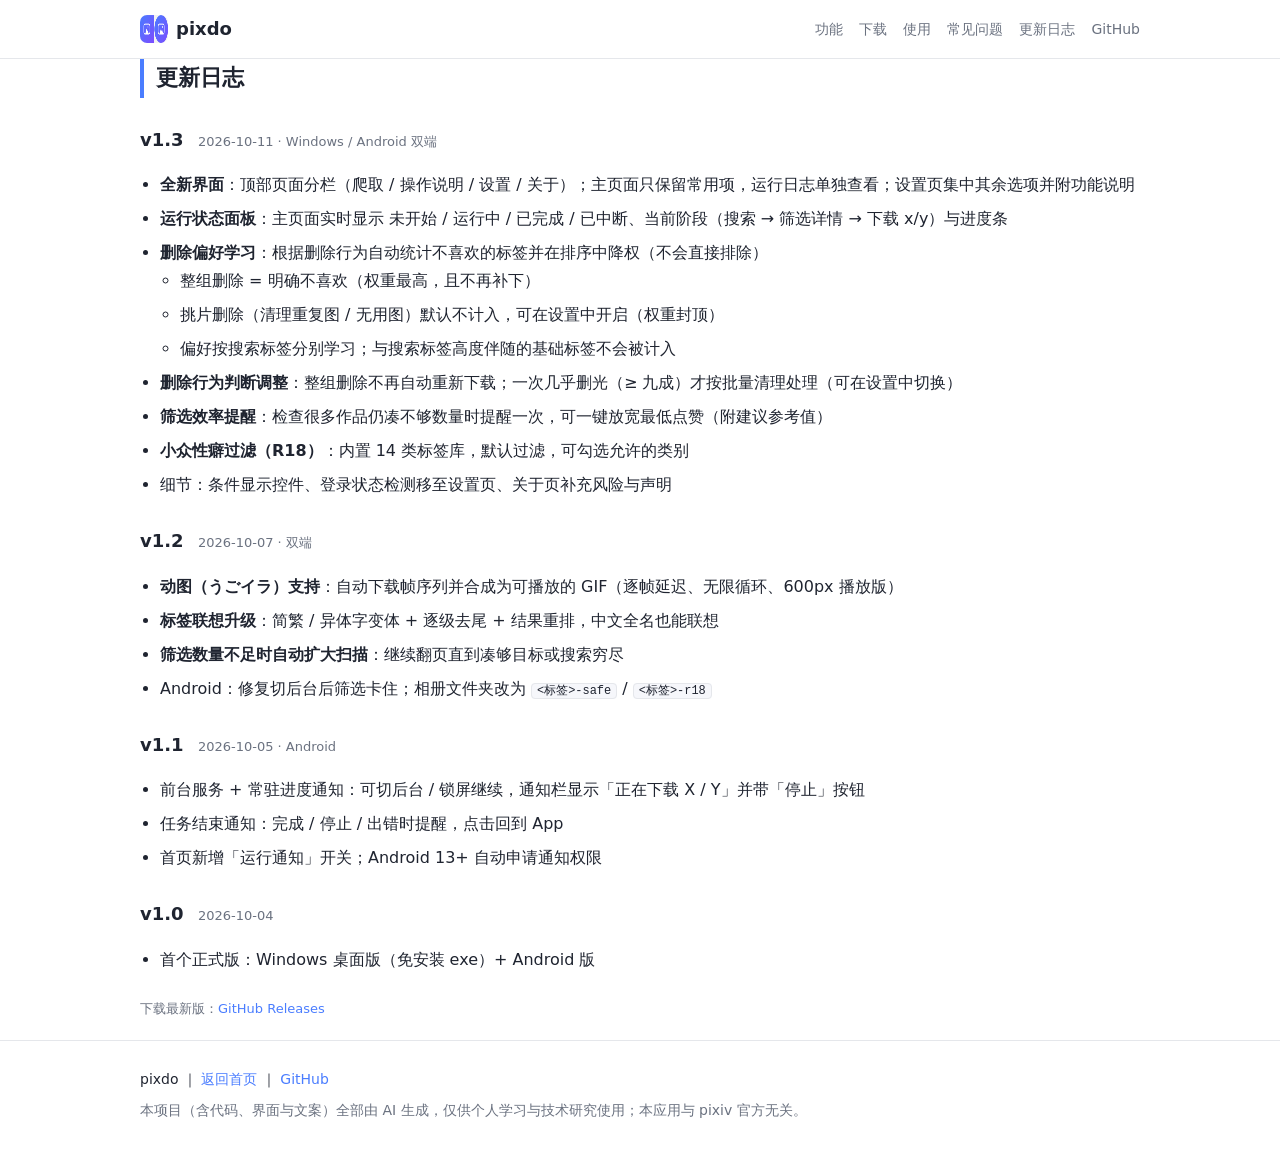
==== docs/changelog.html @ ec17ead2 "官网：新增 docs/ 静态站点（GitHub Pages） - docs/index.html：首页（功能特性 / 界面与体验 / 双端下载 / 使用步骤 / 常见问题 / 风险提示） - docs" ====
<!DOCTYPE html>
<html lang="zh-CN">
<head>
<meta charset="UTF-8">
<meta name="viewport" content="width=device-width, initial-scale=1">
<title>pixdo 更新日志 · v1.0 → v1.3</title>
<meta name="description" content="pixdo 更新日志：v1.3 全新界面与删除偏好学习、v1.2 动图与标签联想、v1.1 后台下载、v1.0 首个正式版。">
<link rel="icon" href="assets/icon.png">
<link rel="stylesheet" href="style.css">
</head>
<body>

<header class="nav">
  <div class="wrap nav-inner">
    <a class="brand" href="./">
      <img src="assets/icon.png" alt="pixdo 图标" width="28" height="28">
      <span>pixdo</span>
    </a>
    <nav>
      <a href="index.html#features">功能</a>
      <a href="index.html#download">下载</a>
      <a href="index.html#guide">使用</a>
      <a href="index.html#faq">常见问题</a>
      <a href="changelog.html">更新日志</a>
      <a href="https://github.com/mirith39-sjtu/pixdo" target="_blank" rel="noopener">GitHub</a>
    </nav>
  </div>
</header>

<section class="wrap log">
  <h2>更新日志</h2>

  <h3>v1.3 <span>2026-10-11 · Windows / Android 双端</span></h3>
  <ul>
    <li><b>全新界面</b>：顶部页面分栏（爬取 / 操作说明 / 设置 / 关于）；主页面只保留常用项，运行日志单独查看；设置页集中其余选项并附功能说明</li>
    <li><b>运行状态面板</b>：主页面实时显示 未开始 / 运行中 / 已完成 / 已中断、当前阶段（搜索 → 筛选详情 → 下载 x/y）与进度条</li>
    <li><b>删除偏好学习</b>：根据删除行为自动统计不喜欢的标签并在排序中降权（不会直接排除）
      <ul>
        <li>整组删除 = 明确不喜欢（权重最高，且不再补下）</li>
        <li>挑片删除（清理重复图 / 无用图）默认不计入，可在设置中开启（权重封顶）</li>
        <li>偏好按搜索标签分别学习；与搜索标签高度伴随的基础标签不会被计入</li>
      </ul>
    </li>
    <li><b>删除行为判断调整</b>：整组删除不再自动重新下载；一次几乎删光（≥ 九成）才按批量清理处理（可在设置中切换）</li>
    <li><b>筛选效率提醒</b>：检查很多作品仍凑不够数量时提醒一次，可一键放宽最低点赞（附建议参考值）</li>
    <li><b>小众性癖过滤（R18）</b>：内置 14 类标签库，默认过滤，可勾选允许的类别</li>
    <li>细节：条件显示控件、登录状态检测移至设置页、关于页补充风险与声明</li>
  </ul>

  <h3>v1.2 <span>2026-10-07 · 双端</span></h3>
  <ul>
    <li><b>动图（うごイラ）支持</b>：自动下载帧序列并合成为可播放的 GIF（逐帧延迟、无限循环、600px 播放版）</li>
    <li><b>标签联想升级</b>：简繁 / 异体字变体 + 逐级去尾 + 结果重排，中文全名也能联想</li>
    <li><b>筛选数量不足时自动扩大扫描</b>：继续翻页直到凑够目标或搜索穷尽</li>
    <li>Android：修复切后台后筛选卡住；相册文件夹改为 <code>&lt;标签&gt;-safe</code> / <code>&lt;标签&gt;-r18</code></li>
  </ul>

  <h3>v1.1 <span>2026-10-05 · Android</span></h3>
  <ul>
    <li>前台服务 + 常驻进度通知：可切后台 / 锁屏继续，通知栏显示「正在下载 X / Y」并带「停止」按钮</li>
    <li>任务结束通知：完成 / 停止 / 出错时提醒，点击回到 App</li>
    <li>首页新增「运行通知」开关；Android 13+ 自动申请通知权限</li>
  </ul>

  <h3>v1.0 <span>2026-10-04</span></h3>
  <ul>
    <li>首个正式版：Windows 桌面版（免安装 exe）+ Android 版</li>
  </ul>

  <p class="note" style="margin-top:24px">下载最新版：<a href="https://github.com/mirith39-sjtu/pixdo/releases/latest" target="_blank" rel="noopener">GitHub Releases</a></p>
</section>

<footer class="footer">
  <div class="wrap">
    <p>pixdo ｜ <a href="index.html">返回首页</a> ｜ <a href="https://github.com/mirith39-sjtu/pixdo" target="_blank" rel="noopener">GitHub</a></p>
    <p class="dim">本项目（含代码、界面与文案）全部由 AI 生成，仅供个人学习与技术研究使用；本应用与 pixiv 官方无关。</p>
  </div>
</footer>

</body>
</html>
---- docs/style.css ----
:root {
  --accent: #4a7dff;
  --accent2: #7c4dff;
  --text: #1f2430;
  --dim: #6b7280;
  --line: #e5e7eb;
  --bg: #ffffff;
  --soft: #f6f7fb;
  --warn-bg: #fff5f5;
  --warn-line: #f3b7b7;
}

* { box-sizing: border-box; }

body {
  margin: 0;
  font-family: "Microsoft YaHei UI", "PingFang SC", "Hiragino Sans GB", system-ui, sans-serif;
  color: var(--text);
  background: var(--bg);
  line-height: 1.75;
}

a { color: var(--accent); text-decoration: none; }
a:hover { text-decoration: underline; }

code {
  background: var(--soft);
  border: 1px solid var(--line);
  border-radius: 4px;
  padding: 0 5px;
  font-size: 0.92em;
}

.wrap { max-width: 1040px; margin: 0 auto; padding: 0 20px; }

/* 顶栏 */
.nav {
  position: sticky; top: 0; z-index: 10;
  background: rgba(255, 255, 255, 0.92);
  backdrop-filter: blur(8px);
  border-bottom: 1px solid var(--line);
}
.nav-inner { display: flex; align-items: center; gap: 18px; height: 58px; }
.brand { display: flex; align-items: center; gap: 8px; font-weight: 700; color: var(--text); font-size: 18px; }
.brand img { border-radius: 7px; }
.nav nav { margin-left: auto; display: flex; gap: 16px; flex-wrap: wrap; }
.nav nav a { color: var(--dim); font-size: 14px; }
.nav nav a:hover { color: var(--accent); }

/* 首屏 */
.hero {
  background: linear-gradient(135deg, var(--accent) 0%, var(--accent2) 100%);
  color: #fff;
  padding: 64px 0 56px;
}
.hero-inner { text-align: center; }
.hero-icon {
  width: 88px; height: 88px; border-radius: 22px;
  box-shadow: 0 10px 30px rgba(0, 0, 0, 0.22);
  background: rgba(255, 255, 255, 0.12);
}
.hero h1 { font-size: 46px; margin: 16px 0 6px; letter-spacing: 1px; }
.slogan { font-size: 17px; margin: 0 0 6px; opacity: 0.95; }
.tags { font-size: 13px; opacity: 0.85; margin: 0 0 22px; }
.btns { display: flex; gap: 12px; justify-content: center; flex-wrap: wrap; }
.btn {
  display: inline-block; padding: 10px 22px; border-radius: 999px;
  font-size: 15px; border: 1px solid transparent; transition: transform .12s ease;
}
.btn:hover { text-decoration: none; transform: translateY(-1px); }
.btn.primary { background: #fff; color: var(--accent2); font-weight: 600; }
.btn.ghost { border-color: rgba(255, 255, 255, 0.7); color: #fff; }
.dl .btn.primary { background: var(--accent); color: #fff; }
.hero .note { margin-top: 16px; font-size: 13px; opacity: 0.85; }

/* 区块 */
section { padding: 44px 0; }
section h2 {
  font-size: 22px; margin: 0 0 18px;
  padding-left: 12px; border-left: 4px solid var(--accent);
}
.grid { display: grid; grid-template-columns: repeat(3, 1fr); gap: 14px; }
.grid.two { grid-template-columns: repeat(2, 1fr); }
.card {
  border: 1px solid var(--line); border-radius: 12px; padding: 16px 18px;
  background: #fff;
}
.card h3 { margin: 0 0 6px; font-size: 16px; }
.card p { margin: 0; font-size: 14px; color: var(--dim); }
.card .file { color: var(--text); margin-bottom: 6px; }
.list { padding-left: 20px; }
.list li { margin-bottom: 6px; }
.note { color: var(--dim); font-size: 13px; }

/* FAQ */
details {
  border: 1px solid var(--line); border-radius: 10px;
  padding: 10px 14px; margin-bottom: 10px; background: #fff;
}
details summary { cursor: pointer; font-weight: 600; }
details p { margin: 8px 0 0; color: var(--dim); font-size: 14px; }

/* 风险提示 */
.risk {
  background: var(--warn-bg);
  border: 1px solid var(--warn-line);
  border-radius: 12px;
  padding: 18px 20px;
}
.risk h3 { margin: 0 0 8px; color: #b42318; }
.risk p { margin: 0 0 8px; font-size: 14px; }

/* 页脚 */
.footer { border-top: 1px solid var(--line); padding: 26px 0 40px; margin-top: 20px; }
.footer p { margin: 0 0 6px; font-size: 14px; }
.dim { color: var(--dim); font-size: 13px; }

/* 更新日志页 */
.log h3 { margin: 26px 0 8px; font-size: 18px; }
.log h3 span { font-size: 13px; color: var(--dim); font-weight: 400; margin-left: 8px; }
.log ul { padding-left: 20px; }
.log li { margin-bottom: 6px; }

@media (max-width: 860px) {
  .grid, .grid.two { grid-template-columns: 1fr; }
  .hero h1 { font-size: 36px; }
  .nav nav { gap: 12px; }
}
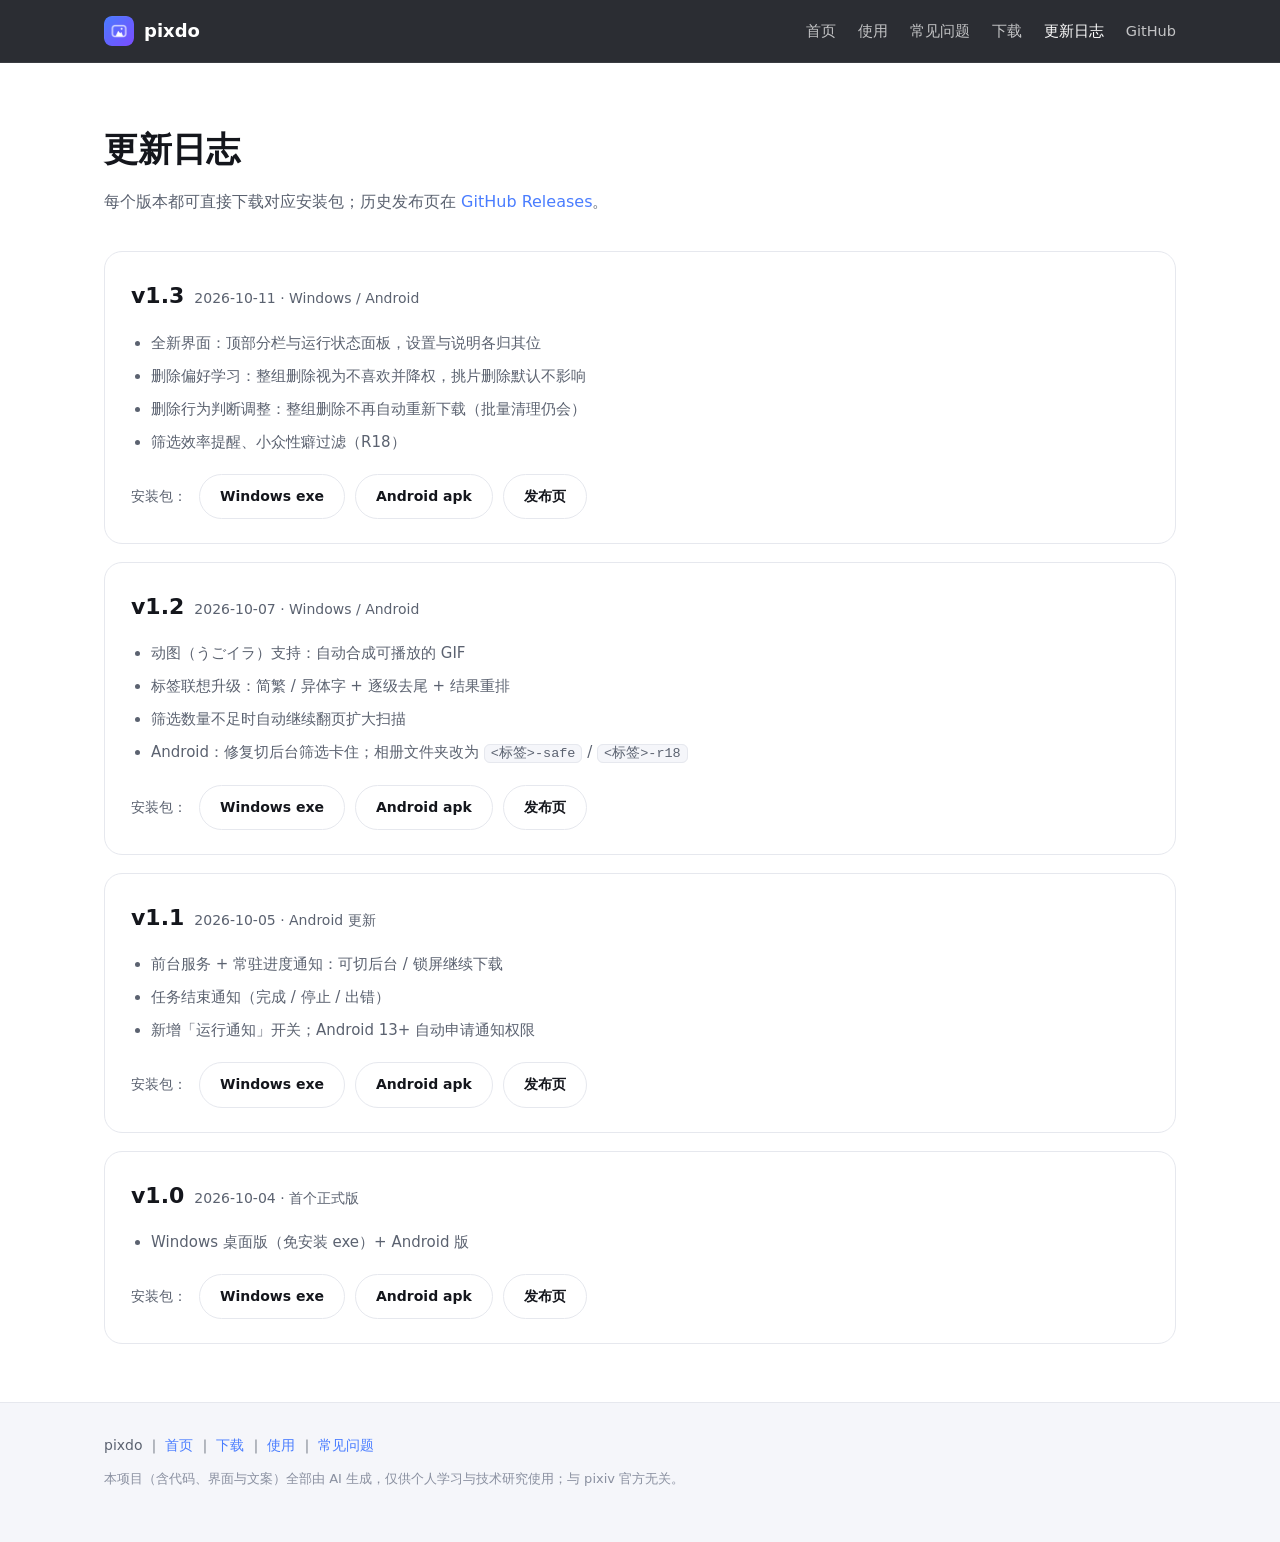
==== commit f99c825c: "site: redesign (multi-page, 4 feature screens, per-version packages, fixed icon)" ====
--- a/docs/changelog.html
+++ b/docs/changelog.html
@@ -3,77 +3,100 @@
 <head>
 <meta charset="UTF-8">
 <meta name="viewport" content="width=device-width, initial-scale=1">
-<title>pixdo 更新日志 · v1.0 → v1.3</title>
-<meta name="description" content="pixdo 更新日志：v1.3 全新界面与删除偏好学习、v1.2 动图与标签联想、v1.1 后台下载、v1.0 首个正式版。">
+<title>更新日志 · pixdo</title>
+<meta name="description" content="pixdo 更新日志：各版本更新内容与安装包下载（Windows / Android）。">
+<link rel="canonical" href="https://pixdo.top/changelog.html">
 <link rel="icon" href="assets/icon.png">
 <link rel="stylesheet" href="style.css">
 </head>
 <body>
 
 <header class="nav">
-  <div class="wrap nav-inner">
-    <a class="brand" href="./">
-      <img src="assets/icon.png" alt="pixdo 图标" width="28" height="28">
-      <span>pixdo</span>
-    </a>
+  <div class="nav-inner">
+    <a class="brand" href="index.html"><img src="assets/icon.png" alt="pixdo">pixdo</a>
     <nav>
-      <a href="index.html#features">功能</a>
-      <a href="index.html#download">下载</a>
-      <a href="index.html#guide">使用</a>
-      <a href="index.html#faq">常见问题</a>
-      <a href="changelog.html">更新日志</a>
+      <a href="index.html">首页</a>
+      <a href="usage.html">使用</a>
+      <a href="faq.html">常见问题</a>
+      <a href="download.html">下载</a>
+      <a class="on" href="changelog.html">更新日志</a>
       <a href="https://github.com/mirith39-sjtu/pixdo" target="_blank" rel="noopener">GitHub</a>
     </nav>
   </div>
 </header>
 
-<section class="wrap log">
-  <h2>更新日志</h2>
+<main class="page">
+  <div class="wrap">
+    <h1>更新日志</h1>
+    <p class="lead">每个版本都可直接下载对应安装包；历史发布页在 <a href="https://github.com/mirith39-sjtu/pixdo/releases" target="_blank" rel="noopener">GitHub Releases</a>。</p>
 
-  <h3>v1.3 <span>2026-10-11 · Windows / Android 双端</span></h3>
-  <ul>
-    <li><b>全新界面</b>：顶部页面分栏（爬取 / 操作说明 / 设置 / 关于）；主页面只保留常用项，运行日志单独查看；设置页集中其余选项并附功能说明</li>
-    <li><b>运行状态面板</b>：主页面实时显示 未开始 / 运行中 / 已完成 / 已中断、当前阶段（搜索 → 筛选详情 → 下载 x/y）与进度条</li>
-    <li><b>删除偏好学习</b>：根据删除行为自动统计不喜欢的标签并在排序中降权（不会直接排除）
+    <div class="release">
+      <h2>v1.3 <span>2026-10-11 · Windows / Android</span></h2>
       <ul>
-        <li>整组删除 = 明确不喜欢（权重最高，且不再补下）</li>
-        <li>挑片删除（清理重复图 / 无用图）默认不计入，可在设置中开启（权重封顶）</li>
-        <li>偏好按搜索标签分别学习；与搜索标签高度伴随的基础标签不会被计入</li>
+        <li>全新界面：顶部分栏与运行状态面板，设置与说明各归其位</li>
+        <li>删除偏好学习：整组删除视为不喜欢并降权，挑片删除默认不影响</li>
+        <li>删除行为判断调整：整组删除不再自动重新下载（批量清理仍会）</li>
+        <li>筛选效率提醒、小众性癖过滤（R18）</li>
       </ul>
-    </li>
-    <li><b>删除行为判断调整</b>：整组删除不再自动重新下载；一次几乎删光（≥ 九成）才按批量清理处理（可在设置中切换）</li>
-    <li><b>筛选效率提醒</b>：检查很多作品仍凑不够数量时提醒一次，可一键放宽最低点赞（附建议参考值）</li>
-    <li><b>小众性癖过滤（R18）</b>：内置 14 类标签库，默认过滤，可勾选允许的类别</li>
-    <li>细节：条件显示控件、登录状态检测移至设置页、关于页补充风险与声明</li>
-  </ul>
+      <div class="pkg">
+        <span class="lbl">安装包：</span>
+        <a class="btn btn-ghost btn-sm" href="https://github.com/mirith39-sjtu/pixdo/releases/download/v1.3/pixdo-v1.3.exe">Windows exe</a>
+        <a class="btn btn-ghost btn-sm" href="https://github.com/mirith39-sjtu/pixdo/releases/download/v1.3/pixdo-v1.3.apk">Android apk</a>
+        <a class="btn btn-ghost btn-sm" href="https://github.com/mirith39-sjtu/pixdo/releases/tag/v1.3" target="_blank" rel="noopener">发布页</a>
+      </div>
+    </div>
 
-  <h3>v1.2 <span>2026-10-07 · 双端</span></h3>
-  <ul>
-    <li><b>动图（うごイラ）支持</b>：自动下载帧序列并合成为可播放的 GIF（逐帧延迟、无限循环、600px 播放版）</li>
-    <li><b>标签联想升级</b>：简繁 / 异体字变体 + 逐级去尾 + 结果重排，中文全名也能联想</li>
-    <li><b>筛选数量不足时自动扩大扫描</b>：继续翻页直到凑够目标或搜索穷尽</li>
-    <li>Android：修复切后台后筛选卡住；相册文件夹改为 <code>&lt;标签&gt;-safe</code> / <code>&lt;标签&gt;-r18</code></li>
-  </ul>
+    <div class="release">
+      <h2>v1.2 <span>2026-10-07 · Windows / Android</span></h2>
+      <ul>
+        <li>动图（うごイラ）支持：自动合成可播放的 GIF</li>
+        <li>标签联想升级：简繁 / 异体字 + 逐级去尾 + 结果重排</li>
+        <li>筛选数量不足时自动继续翻页扩大扫描</li>
+        <li>Android：修复切后台筛选卡住；相册文件夹改为 <code>&lt;标签&gt;-safe</code> / <code>&lt;标签&gt;-r18</code></li>
+      </ul>
+      <div class="pkg">
+        <span class="lbl">安装包：</span>
+        <a class="btn btn-ghost btn-sm" href="https://github.com/mirith39-sjtu/pixdo/releases/download/v1.2/pixdo-v1.2.exe">Windows exe</a>
+        <a class="btn btn-ghost btn-sm" href="https://github.com/mirith39-sjtu/pixdo/releases/download/v1.2/pixdo-v1.2.apk">Android apk</a>
+        <a class="btn btn-ghost btn-sm" href="https://github.com/mirith39-sjtu/pixdo/releases/tag/v1.2" target="_blank" rel="noopener">发布页</a>
+      </div>
+    </div>
 
-  <h3>v1.1 <span>2026-10-05 · Android</span></h3>
-  <ul>
-    <li>前台服务 + 常驻进度通知：可切后台 / 锁屏继续，通知栏显示「正在下载 X / Y」并带「停止」按钮</li>
-    <li>任务结束通知：完成 / 停止 / 出错时提醒，点击回到 App</li>
-    <li>首页新增「运行通知」开关；Android 13+ 自动申请通知权限</li>
-  </ul>
+    <div class="release">
+      <h2>v1.1 <span>2026-10-05 · Android 更新</span></h2>
+      <ul>
+        <li>前台服务 + 常驻进度通知：可切后台 / 锁屏继续下载</li>
+        <li>任务结束通知（完成 / 停止 / 出错）</li>
+        <li>新增「运行通知」开关；Android 13+ 自动申请通知权限</li>
+      </ul>
+      <div class="pkg">
+        <span class="lbl">安装包：</span>
+        <a class="btn btn-ghost btn-sm" href="https://github.com/mirith39-sjtu/pixdo/releases/download/v1.1/pixdo-v1.1.exe">Windows exe</a>
+        <a class="btn btn-ghost btn-sm" href="https://github.com/mirith39-sjtu/pixdo/releases/download/v1.1/pixdo-v1.1.apk">Android apk</a>
+        <a class="btn btn-ghost btn-sm" href="https://github.com/mirith39-sjtu/pixdo/releases/tag/v1.1" target="_blank" rel="noopener">发布页</a>
+      </div>
+    </div>
 
-  <h3>v1.0 <span>2026-10-04</span></h3>
-  <ul>
-    <li>首个正式版：Windows 桌面版（免安装 exe）+ Android 版</li>
-  </ul>
+    <div class="release">
+      <h2>v1.0 <span>2026-10-04 · 首个正式版</span></h2>
+      <ul>
+        <li>Windows 桌面版（免安装 exe）+ Android 版</li>
+      </ul>
+      <div class="pkg">
+        <span class="lbl">安装包：</span>
+        <a class="btn btn-ghost btn-sm" href="https://github.com/mirith39-sjtu/pixdo/releases/download/v1.0/pixdo-v1.0.exe">Windows exe</a>
+        <a class="btn btn-ghost btn-sm" href="https://github.com/mirith39-sjtu/pixdo/releases/download/v1.0/pixdo-v1.0.apk">Android apk</a>
+        <a class="btn btn-ghost btn-sm" href="https://github.com/mirith39-sjtu/pixdo/releases/tag/v1.0" target="_blank" rel="noopener">发布页</a>
+      </div>
+    </div>
 
-  <p class="note" style="margin-top:24px">下载最新版：<a href="https://github.com/mirith39-sjtu/pixdo/releases/latest" target="_blank" rel="noopener">GitHub Releases</a></p>
-</section>
+  </div>
+</main>
 
 <footer class="footer">
   <div class="wrap">
-    <p>pixdo ｜ <a href="index.html">返回首页</a> ｜ <a href="https://github.com/mirith39-sjtu/pixdo" target="_blank" rel="noopener">GitHub</a></p>
-    <p class="dim">本项目（含代码、界面与文案）全部由 AI 生成，仅供个人学习与技术研究使用；本应用与 pixiv 官方无关。</p>
+    <p>pixdo ｜ <a href="index.html">首页</a> ｜ <a href="download.html">下载</a> ｜ <a href="usage.html">使用</a> ｜ <a href="faq.html">常见问题</a></p>
+    <p class="dim">本项目（含代码、界面与文案）全部由 AI 生成，仅供个人学习与技术研究使用；与 pixiv 官方无关。</p>
   </div>
 </footer>
 
--- a/docs/style.css
+++ b/docs/style.css
@@ -1,128 +1,193 @@
 :root {
-  --accent: #4a7dff;
-  --accent2: #7c4dff;
-  --text: #1f2430;
-  --dim: #6b7280;
-  --line: #e5e7eb;
+  --brand1: #4a7dff;
+  --brand2: #7c4dff;
+  --ink: #14161c;
+  --ink-soft: #5b6270;
+  --line: #e6e8ee;
   --bg: #ffffff;
-  --soft: #f6f7fb;
-  --warn-bg: #fff5f5;
-  --warn-line: #f3b7b7;
+  --bg-soft: #f5f6fa;
+  --dark: #0e1017;
+  --dark-soft: #171a24;
+  --radius: 18px;
 }
 
 * { box-sizing: border-box; }
 
+html { scroll-behavior: smooth; }
+
 body {
   margin: 0;
+  background: var(--bg);
+  color: var(--ink);
   font-family: "Microsoft YaHei UI", "PingFang SC", "Hiragino Sans GB", system-ui, sans-serif;
-  color: var(--text);
-  background: var(--bg);
-  line-height: 1.75;
+  line-height: 1.8;
+  -webkit-font-smoothing: antialiased;
 }
 
-a { color: var(--accent); text-decoration: none; }
+a { color: var(--brand1); text-decoration: none; }
 a:hover { text-decoration: underline; }
-
 code {
-  background: var(--soft);
+  background: var(--bg-soft);
   border: 1px solid var(--line);
-  border-radius: 4px;
-  padding: 0 5px;
-  font-size: 0.92em;
+  border-radius: 6px;
+  padding: 1px 6px;
+  font-size: .9em;
 }
 
-.wrap { max-width: 1040px; margin: 0 auto; padding: 0 20px; }
+/* 顶部导航 */
+.nav {
+  position: sticky; top: 0; z-index: 20;
+  background: rgba(14, 16, 23, .88);
+  backdrop-filter: blur(10px);
+  border-bottom: 1px solid rgba(255, 255, 255, .07);
+}
+.nav-inner {
+  max-width: 1120px; margin: 0 auto; padding: 0 24px;
+  height: 62px; display: flex; align-items: center; gap: 10px;
+}
+.brand { display: flex; align-items: center; gap: 10px; color: #fff; font-weight: 700; font-size: 18px; }
+.brand img { width: 30px; height: 30px; border-radius: 8px; }
+.nav nav { margin-left: auto; display: flex; gap: 22px; flex-wrap: wrap; }
+.nav nav a { color: rgba(255, 255, 255, .72); font-size: 14.5px; }
+.nav nav a:hover { color: #fff; text-decoration: none; }
+.nav nav a.on { color: #fff; }
 
-/* 顶栏 */
-.nav {
-  position: sticky; top: 0; z-index: 10;
-  background: rgba(255, 255, 255, 0.92);
-  backdrop-filter: blur(8px);
-  border-bottom: 1px solid var(--line);
-}
-.nav-inner { display: flex; align-items: center; gap: 18px; height: 58px; }
-.brand { display: flex; align-items: center; gap: 8px; font-weight: 700; color: var(--text); font-size: 18px; }
-.brand img { border-radius: 7px; }
-.nav nav { margin-left: auto; display: flex; gap: 16px; flex-wrap: wrap; }
-.nav nav a { color: var(--dim); font-size: 14px; }
-.nav nav a:hover { color: var(--accent); }
+.wrap { max-width: 1120px; margin: 0 auto; padding: 0 24px; }
 
 /* 首屏 */
 .hero {
-  background: linear-gradient(135deg, var(--accent) 0%, var(--accent2) 100%);
-  color: #fff;
-  padding: 64px 0 56px;
+  position: relative; overflow: hidden;
+  min-height: calc(100vh - 62px);
+  display: flex; align-items: center; justify-content: center;
+  background: var(--dark);
+  color: #fff; text-align: center;
 }
-.hero-inner { text-align: center; }
+.hero::before, .hero::after {
+  content: ""; position: absolute; border-radius: 50%; filter: blur(90px); opacity: .55;
+}
+.hero::before { width: 520px; height: 520px; background: var(--brand1); top: -160px; left: -120px; }
+.hero::after { width: 520px; height: 520px; background: var(--brand2); bottom: -200px; right: -120px; }
+.hero-inner { position: relative; z-index: 1; padding: 60px 24px; }
 .hero-icon {
-  width: 88px; height: 88px; border-radius: 22px;
-  box-shadow: 0 10px 30px rgba(0, 0, 0, 0.22);
-  background: rgba(255, 255, 255, 0.12);
+  width: 128px; height: 128px; border-radius: 30px;
+  box-shadow: 0 24px 60px rgba(74, 125, 255, .45);
 }
-.hero h1 { font-size: 46px; margin: 16px 0 6px; letter-spacing: 1px; }
-.slogan { font-size: 17px; margin: 0 0 6px; opacity: 0.95; }
-.tags { font-size: 13px; opacity: 0.85; margin: 0 0 22px; }
-.btns { display: flex; gap: 12px; justify-content: center; flex-wrap: wrap; }
+.hero h1 {
+  font-size: 66px; line-height: 1.1; margin: 26px 0 10px; letter-spacing: .5px;
+  background: linear-gradient(120deg, #fff 30%, #cfd8ff);
+  -webkit-background-clip: text; background-clip: text; color: transparent;
+}
+.hero .sub { font-size: 21px; color: rgba(255, 255, 255, .82); margin: 0 0 34px; }
+.hero .meta { margin-top: 18px; font-size: 13.5px; color: rgba(255, 255, 255, .5); }
+.scroll-hint {
+  position: absolute; bottom: 26px; left: 50%; transform: translateX(-50%);
+  font-size: 13px; color: rgba(255, 255, 255, .5); animation: float 2.2s ease-in-out infinite;
+}
+@keyframes float { 0%, 100% { transform: translate(-50%, 0); } 50% { transform: translate(-50%, 8px); } }
+
+/* 按钮 */
 .btn {
-  display: inline-block; padding: 10px 22px; border-radius: 999px;
-  font-size: 15px; border: 1px solid transparent; transition: transform .12s ease;
+  display: inline-flex; align-items: center; gap: 8px;
+  padding: 13px 34px; border-radius: 999px; font-size: 16px; font-weight: 600;
+  border: 1px solid transparent; transition: transform .15s ease, box-shadow .15s ease;
 }
-.btn:hover { text-decoration: none; transform: translateY(-1px); }
-.btn.primary { background: #fff; color: var(--accent2); font-weight: 600; }
-.btn.ghost { border-color: rgba(255, 255, 255, 0.7); color: #fff; }
-.dl .btn.primary { background: var(--accent); color: #fff; }
-.hero .note { margin-top: 16px; font-size: 13px; opacity: 0.85; }
+.btn:hover { text-decoration: none; transform: translateY(-2px); }
+.btn-primary {
+  background: linear-gradient(120deg, var(--brand1), var(--brand2));
+  color: #fff; box-shadow: 0 12px 30px rgba(74, 125, 255, .38);
+}
+.btn-ghost { border-color: var(--line); color: var(--ink); }
+.btn-ghost:hover { border-color: var(--brand1); color: var(--brand1); }
+.btn-sm { padding: 9px 20px; font-size: 14px; }
 
-/* 区块 */
-section { padding: 44px 0; }
-section h2 {
-  font-size: 22px; margin: 0 0 18px;
-  padding-left: 12px; border-left: 4px solid var(--accent);
+/* 功能大栏（每项一屏） */
+.feature {
+  min-height: 88vh; display: flex; align-items: center;
+  border-bottom: 1px solid var(--line);
 }
-.grid { display: grid; grid-template-columns: repeat(3, 1fr); gap: 14px; }
-.grid.two { grid-template-columns: repeat(2, 1fr); }
-.card {
-  border: 1px solid var(--line); border-radius: 12px; padding: 16px 18px;
-  background: #fff;
+.feature .wrap { width: 100%; }
+.feature-grid {
+  display: grid; grid-template-columns: 1.05fr .95fr; gap: 56px; align-items: center;
 }
-.card h3 { margin: 0 0 6px; font-size: 16px; }
-.card p { margin: 0; font-size: 14px; color: var(--dim); }
-.card .file { color: var(--text); margin-bottom: 6px; }
-.list { padding-left: 20px; }
-.list li { margin-bottom: 6px; }
-.note { color: var(--dim); font-size: 13px; }
+.feature-num {
+  font-size: 15px; font-weight: 700; letter-spacing: 3px; color: var(--brand1);
+}
+.feature h2 { font-size: 40px; margin: 10px 0 16px; letter-spacing: .5px; }
+.feature p { font-size: 17px; color: var(--ink-soft); margin: 0; max-width: 46ch; }
+.feature-visual {
+  aspect-ratio: 4 / 3; border-radius: 24px;
+  background: var(--bg-soft); border: 1px solid var(--line);
+  display: flex; align-items: center; justify-content: center;
+}
+.feature-visual svg { width: 42%; height: 42%; }
+.feature.dark { background: var(--dark); color: #fff; border-color: rgba(255, 255, 255, .08); }
+.feature.dark .feature-num { color: #8fa9ff; }
+.feature.dark p { color: rgba(255, 255, 255, .68); }
+.feature.dark .feature-visual {
+  background: var(--dark-soft); border-color: rgba(255, 255, 255, .1);
+}
+.feature.dark .feature-visual svg { stroke: #cfd8ff; }
+.feature-grid.flip .feature-visual { order: -1; }
 
-/* FAQ */
+/* 末尾下载栏 */
+.cta {
+  background: linear-gradient(120deg, var(--brand1), var(--brand2));
+  color: #fff; text-align: center; padding: 110px 24px;
+}
+.cta h2 { font-size: 38px; margin: 0 0 12px; }
+.cta p { color: rgba(255, 255, 255, .85); margin: 0 0 30px; }
+.cta .btn { background: #fff; color: #4a4dd8; box-shadow: 0 14px 34px rgba(0, 0, 0, .22); }
+
+/* 通用内容页 */
+.page { padding: 56px 0 40px; }
+.page h1 { font-size: 34px; margin: 0 0 8px; }
+.page .lead { color: var(--ink-soft); margin: 0 0 34px; }
+.block { border: 1px solid var(--line); border-radius: var(--radius); padding: 24px 26px; background: #fff; }
+.block + .block { margin-top: 18px; }
+.block h2 { font-size: 20px; margin: 0 0 10px; }
+.block p { margin: 0; color: var(--ink-soft); font-size: 15px; }
+.grid2 { display: grid; grid-template-columns: 1fr 1fr; gap: 18px; }
+.dl-card h3 { margin: 0 0 4px; font-size: 19px; }
+.dl-card .file { color: var(--ink); font-size: 14px; margin: 0 0 4px; }
+.dl-card .hint { color: var(--ink-soft); font-size: 14px; margin: 0 0 18px; }
+.actions { display: flex; gap: 10px; flex-wrap: wrap; }
+ol.steps { margin: 10px 0 0; padding-left: 20px; color: var(--ink-soft); }
+ol.steps li { margin-bottom: 6px; }
 details {
-  border: 1px solid var(--line); border-radius: 10px;
-  padding: 10px 14px; margin-bottom: 10px; background: #fff;
+  border: 1px solid var(--line); border-radius: 14px; padding: 12px 18px; margin-bottom: 12px; background: #fff;
 }
 details summary { cursor: pointer; font-weight: 600; }
-details p { margin: 8px 0 0; color: var(--dim); font-size: 14px; }
+details p { margin: 10px 0 2px; color: var(--ink-soft); font-size: 15px; }
+.tip { color: var(--ink-soft); font-size: 14px; }
 
-/* 风险提示 */
-.risk {
-  background: var(--warn-bg);
-  border: 1px solid var(--warn-line);
-  border-radius: 12px;
-  padding: 18px 20px;
-}
-.risk h3 { margin: 0 0 8px; color: #b42318; }
-.risk p { margin: 0 0 8px; font-size: 14px; }
+/* 更新日志 */
+.release { border: 1px solid var(--line); border-radius: var(--radius); padding: 24px 26px; background: #fff; margin-bottom: 18px; }
+.release h2 { margin: 0; font-size: 22px; display: flex; align-items: baseline; gap: 10px; flex-wrap: wrap; }
+.release h2 span { font-size: 14px; font-weight: 400; color: var(--ink-soft); }
+.release ul { margin: 14px 0 18px; padding-left: 20px; color: var(--ink-soft); font-size: 15px; }
+.release ul li { margin-bottom: 6px; }
+.pkg { display: flex; gap: 10px; flex-wrap: wrap; align-items: center; }
+.pkg .lbl { font-size: 14px; color: var(--ink-soft); margin-right: 2px; }
 
 /* 页脚 */
-.footer { border-top: 1px solid var(--line); padding: 26px 0 40px; margin-top: 20px; }
-.footer p { margin: 0 0 6px; font-size: 14px; }
-.dim { color: var(--dim); font-size: 13px; }
+.footer { border-top: 1px solid var(--line); background: var(--bg-soft); padding: 30px 0 44px; }
+.footer p { margin: 0 0 8px; font-size: 14px; color: var(--ink-soft); }
+.footer .dim { font-size: 13px; color: #8a90a0; }
 
-/* 更新日志页 */
-.log h3 { margin: 26px 0 8px; font-size: 18px; }
-.log h3 span { font-size: 13px; color: var(--dim); font-weight: 400; margin-left: 8px; }
-.log ul { padding-left: 20px; }
-.log li { margin-bottom: 6px; }
+.risk {
+  background: #fff5f5; border: 1px solid #f3c6c6; border-radius: var(--radius);
+  padding: 18px 22px; color: #8a2b2b; font-size: 14.5px;
+}
+.risk b { color: #b42318; }
 
-@media (max-width: 860px) {
-  .grid, .grid.two { grid-template-columns: 1fr; }
-  .hero h1 { font-size: 36px; }
-  .nav nav { gap: 12px; }
+@media (max-width: 900px) {
+  .hero h1 { font-size: 46px; }
+  .hero .sub { font-size: 18px; }
+  .feature { min-height: 0; padding: 64px 0; }
+  .feature-grid { grid-template-columns: 1fr; gap: 28px; }
+  .feature-grid.flip .feature-visual { order: 0; }
+  .feature h2 { font-size: 28px; }
+  .grid2 { grid-template-columns: 1fr; }
+  .nav nav { gap: 14px; }
+  .nav nav a { font-size: 13.5px; }
 }
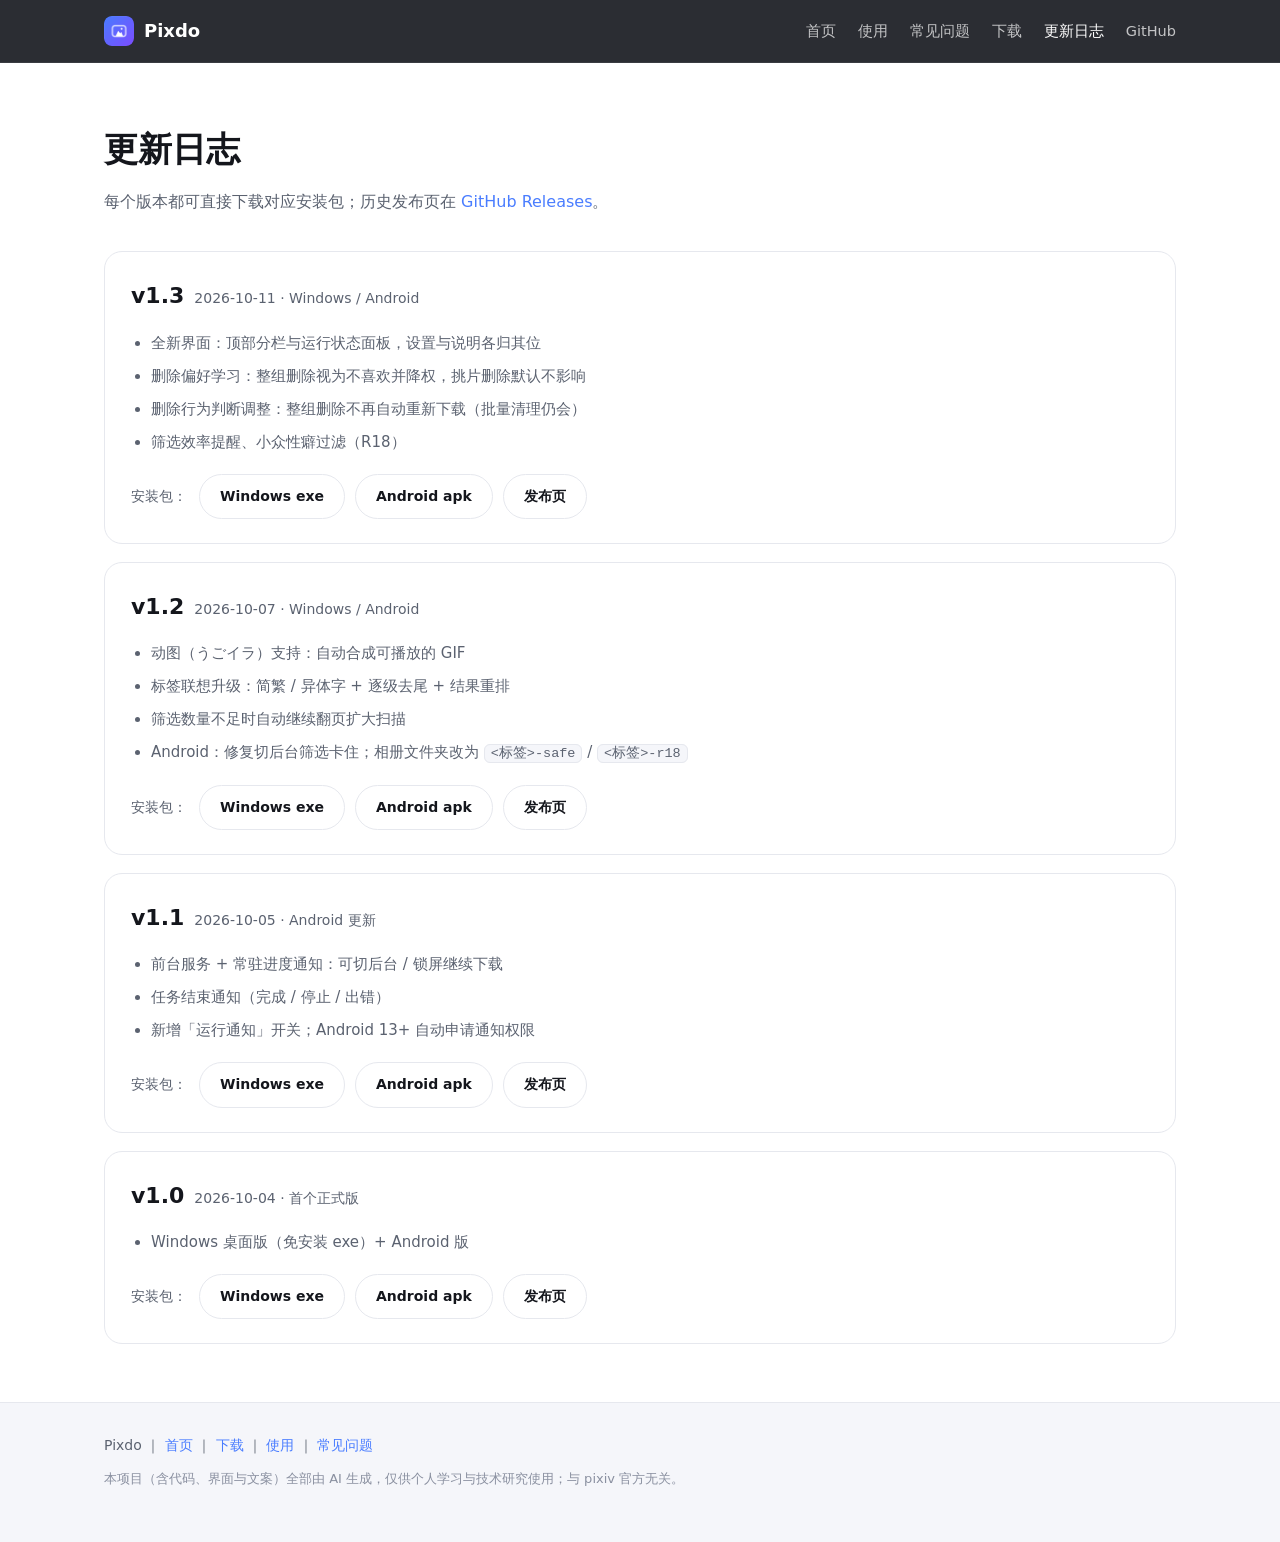
==== commit 042c629c: "site: compact sections, fix card alignment, AI-filter FAQ, brand Pixdo" ====
--- a/docs/changelog.html
+++ b/docs/changelog.html
@@ -3,8 +3,8 @@
 <head>
 <meta charset="UTF-8">
 <meta name="viewport" content="width=device-width, initial-scale=1">
-<title>更新日志 · pixdo</title>
-<meta name="description" content="pixdo 更新日志：各版本更新内容与安装包下载（Windows / Android）。">
+<title>更新日志 · Pixdo</title>
+<meta name="description" content="Pixdo 更新日志：各版本更新内容与安装包下载（Windows / Android）。">
 <link rel="canonical" href="https://pixdo.top/changelog.html">
 <link rel="icon" href="assets/icon.png">
 <link rel="stylesheet" href="style.css">
@@ -13,7 +13,7 @@
 
 <header class="nav">
   <div class="nav-inner">
-    <a class="brand" href="index.html"><img src="assets/icon.png" alt="pixdo">pixdo</a>
+    <a class="brand" href="index.html"><img src="assets/icon.png" alt="Pixdo">Pixdo</a>
     <nav>
       <a href="index.html">首页</a>
       <a href="usage.html">使用</a>
@@ -95,7 +95,7 @@
 
 <footer class="footer">
   <div class="wrap">
-    <p>pixdo ｜ <a href="index.html">首页</a> ｜ <a href="download.html">下载</a> ｜ <a href="usage.html">使用</a> ｜ <a href="faq.html">常见问题</a></p>
+    <p>Pixdo ｜ <a href="index.html">首页</a> ｜ <a href="download.html">下载</a> ｜ <a href="usage.html">使用</a> ｜ <a href="faq.html">常见问题</a></p>
     <p class="dim">本项目（含代码、界面与文案）全部由 AI 生成，仅供个人学习与技术研究使用；与 pixiv 官方无关。</p>
   </div>
 </footer>
--- a/docs/style.css
+++ b/docs/style.css
@@ -57,8 +57,7 @@
 /* 首屏 */
 .hero {
   position: relative; overflow: hidden;
-  min-height: calc(100vh - 62px);
-  display: flex; align-items: center; justify-content: center;
+  padding: 96px 0 104px;
   background: var(--dark);
   color: #fff; text-align: center;
 }
@@ -79,11 +78,6 @@
 }
 .hero .sub { font-size: 21px; color: rgba(255, 255, 255, .82); margin: 0 0 34px; }
 .hero .meta { margin-top: 18px; font-size: 13.5px; color: rgba(255, 255, 255, .5); }
-.scroll-hint {
-  position: absolute; bottom: 26px; left: 50%; transform: translateX(-50%);
-  font-size: 13px; color: rgba(255, 255, 255, .5); animation: float 2.2s ease-in-out infinite;
-}
-@keyframes float { 0%, 100% { transform: translate(-50%, 0); } 50% { transform: translate(-50%, 8px); } }
 
 /* 按钮 */
 .btn {
@@ -100,9 +94,9 @@
 .btn-ghost:hover { border-color: var(--brand1); color: var(--brand1); }
 .btn-sm { padding: 9px 20px; font-size: 14px; }
 
-/* 功能大栏（每项一屏） */
+/* 功能大栏 */
 .feature {
-  min-height: 88vh; display: flex; align-items: center;
+  padding: 84px 0;
   border-bottom: 1px solid var(--line);
 }
 .feature .wrap { width: 100%; }
@@ -144,9 +138,13 @@
 .page .lead { color: var(--ink-soft); margin: 0 0 34px; }
 .block { border: 1px solid var(--line); border-radius: var(--radius); padding: 24px 26px; background: #fff; }
 .block + .block { margin-top: 18px; }
+.grid2 + .block { margin-top: 18px; }
 .block h2 { font-size: 20px; margin: 0 0 10px; }
 .block p { margin: 0; color: var(--ink-soft); font-size: 15px; }
-.grid2 { display: grid; grid-template-columns: 1fr 1fr; gap: 18px; }
+.grid2 { display: grid; grid-template-columns: 1fr 1fr; gap: 18px; align-items: stretch; }
+.grid2 > .block + .block { margin-top: 0; }
+.dl-card { display: flex; flex-direction: column; }
+.dl-card .actions { margin-top: auto; }
 .dl-card h3 { margin: 0 0 4px; font-size: 19px; }
 .dl-card .file { color: var(--ink); font-size: 14px; margin: 0 0 4px; }
 .dl-card .hint { color: var(--ink-soft); font-size: 14px; margin: 0 0 18px; }
@@ -181,9 +179,10 @@
 .risk b { color: #b42318; }
 
 @media (max-width: 900px) {
+  .hero { padding: 64px 0 72px; }
   .hero h1 { font-size: 46px; }
   .hero .sub { font-size: 18px; }
-  .feature { min-height: 0; padding: 64px 0; }
+  .feature { padding: 56px 0; }
   .feature-grid { grid-template-columns: 1fr; gap: 28px; }
   .feature-grid.flip .feature-visual { order: 0; }
   .feature h2 { font-size: 28px; }
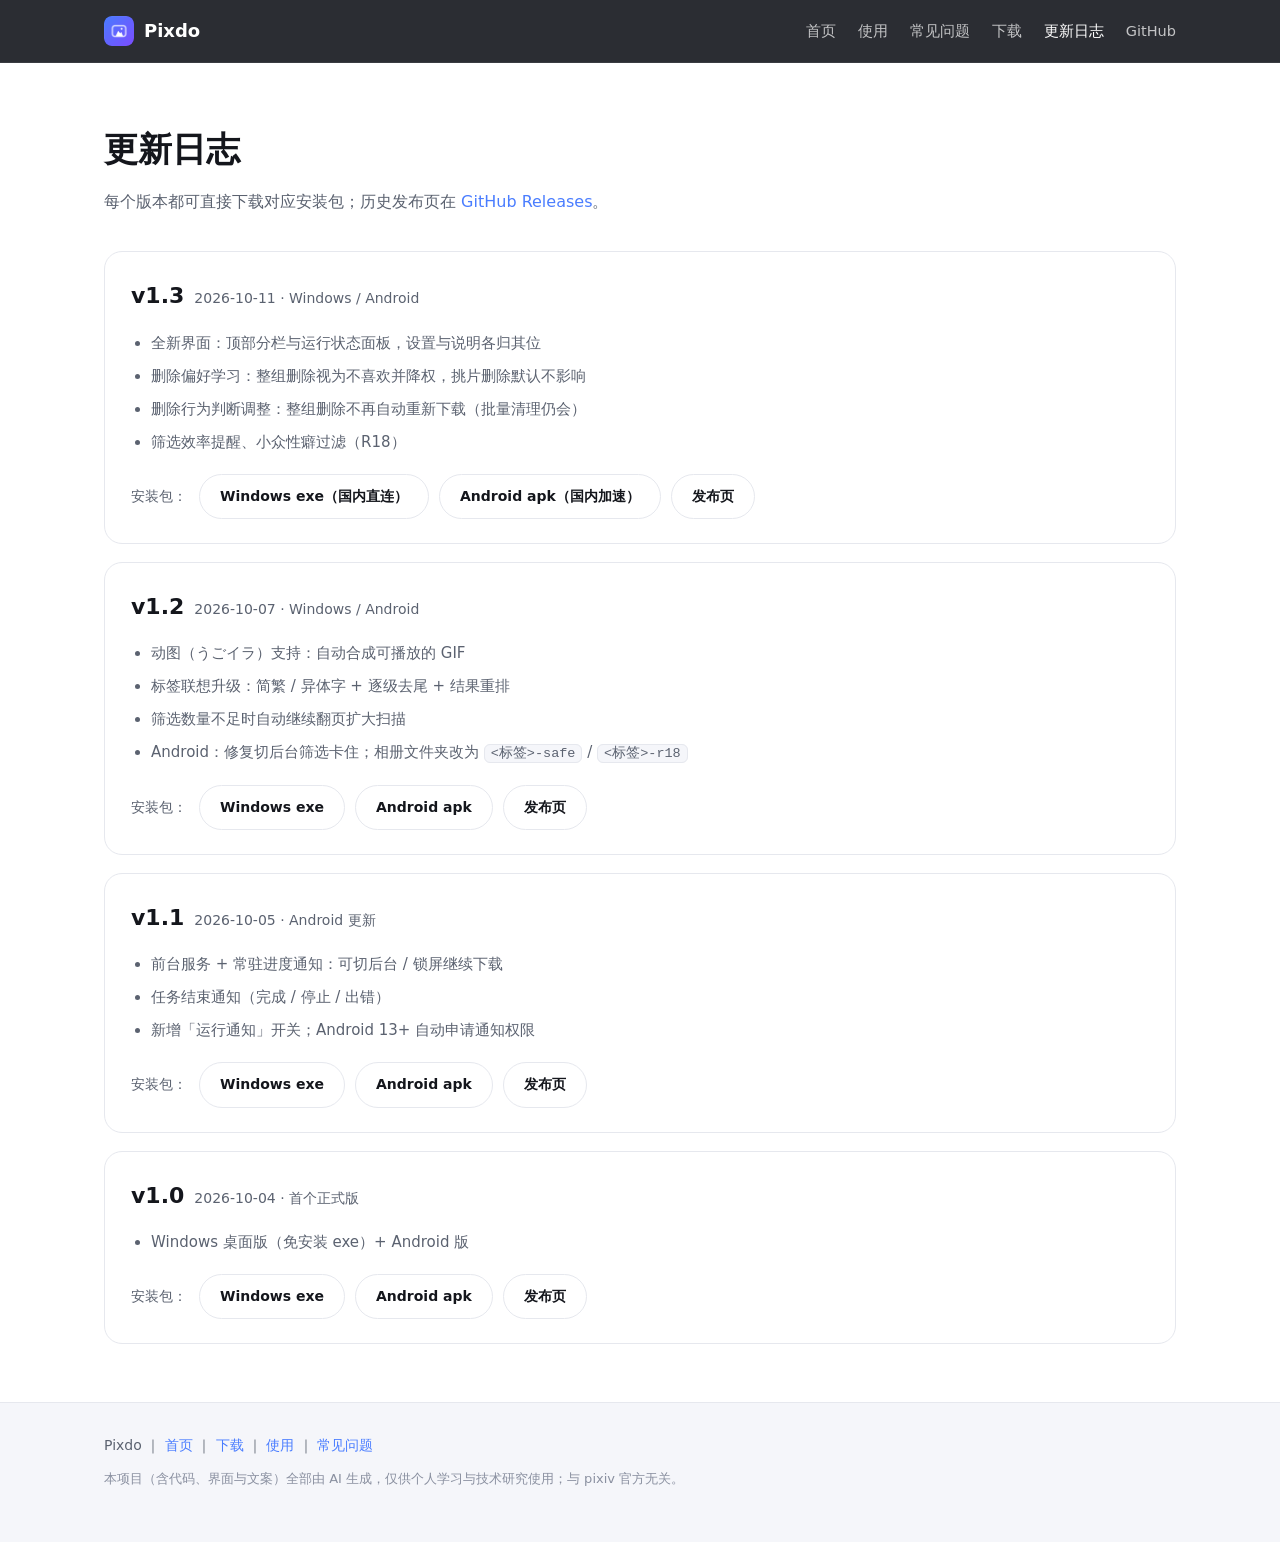
==== commit ce32191f: "pixdo 官网/README：Windows 安装包改用阿里云 OSS 国内直连（apk 因 OSS 限制走 GitHub 加速）" ====
--- a/docs/changelog.html
+++ b/docs/changelog.html
@@ -8,6 +8,7 @@
 <link rel="canonical" href="https://pixdo.top/changelog.html">
 <link rel="icon" href="assets/icon.png">
 <link rel="stylesheet" href="style.css">
+<noscript><style>.nav nav{display:flex !important;flex-wrap:wrap}.nav-toggle{display:none !important}.nav-inner{height:auto;flex-wrap:wrap;padding:9px 16px;gap:6px 14px}</style></noscript>
 </head>
 <body>
 
@@ -22,8 +23,30 @@
       <a class="on" href="changelog.html">更新日志</a>
       <a href="https://github.com/mirith39-sjtu/pixdo" target="_blank" rel="noopener">GitHub</a>
     </nav>
+    <button class="nav-toggle" type="button" aria-label="打开导航菜单" aria-expanded="false" aria-controls="site-drawer">
+      <span></span><span></span><span></span>
+    </button>
   </div>
 </header>
+
+<!-- 移动端侧边导航（仅窄屏显示） -->
+<div class="drawer-scrim" id="drawer-scrim"></div>
+<aside class="drawer" id="site-drawer" aria-label="站点导航" aria-hidden="true">
+  <div class="drawer-head">
+    <span class="drawer-title">导航</span>
+    <button class="drawer-close" type="button" data-drawer-close aria-label="关闭菜单">✕</button>
+  </div>
+  <nav>
+    <a href="index.html">首页</a>
+    <a href="usage.html">使用</a>
+    <a href="faq.html">常见问题</a>
+    <a href="download.html">下载</a>
+    <a class="on" href="changelog.html">更新日志</a>
+    <a href="https://github.com/mirith39-sjtu/pixdo" target="_blank" rel="noopener">GitHub</a>
+  </nav>
+  <div class="drawer-cta"><a class="btn btn-primary btn-sm" href="download.html">下载 Pixdo</a></div>
+  <div class="drawer-foot">Pixdo · 更好用的 Pixiv 下载器<br>Windows · Android ｜ 当前版本 v1.3</div>
+</aside>
 
 <main class="page">
   <div class="wrap">
@@ -40,8 +63,8 @@
       </ul>
       <div class="pkg">
         <span class="lbl">安装包：</span>
-        <a class="btn btn-ghost btn-sm" href="https://github.com/mirith39-sjtu/pixdo/releases/download/v1.3/pixdo-v1.3.exe">Windows exe</a>
-        <a class="btn btn-ghost btn-sm" href="https://github.com/mirith39-sjtu/pixdo/releases/download/v1.3/pixdo-v1.3.apk">Android apk</a>
+        <a class="btn btn-ghost btn-sm" href="https://pixdo-download.oss-cn-hangzhou.aliyuncs.com/pixdo-v1.3.exe">Windows exe（国内直连）</a>
+        <a class="btn btn-ghost btn-sm" href="https://gh-proxy.com/https://github.com/mirith39-sjtu/pixdo/releases/download/v1.3/pixdo-v1.3.apk">Android apk（国内加速）</a>
         <a class="btn btn-ghost btn-sm" href="https://github.com/mirith39-sjtu/pixdo/releases/tag/v1.3" target="_blank" rel="noopener">发布页</a>
       </div>
     </div>
@@ -100,5 +123,6 @@
   </div>
 </footer>
 
+<script src="site.js" defer></script>
 </body>
 </html>
--- a/docs/style.css
+++ b/docs/style.css
@@ -13,7 +13,9 @@
 
 * { box-sizing: border-box; }
 
-html { scroll-behavior: smooth; }
+html { scroll-behavior: smooth; overflow-x: clip; }
+
+[hidden] { display: none !important; }
 
 body {
   margin: 0;
@@ -32,6 +34,7 @@
   border-radius: 6px;
   padding: 1px 6px;
   font-size: .9em;
+  overflow-wrap: anywhere;
 }
 
 /* 顶部导航 */
@@ -52,6 +55,78 @@
 .nav nav a:hover { color: #fff; text-decoration: none; }
 .nav nav a.on { color: #fff; }
 
+/* 移动端菜单按钮（宽屏隐藏） */
+.nav-toggle {
+  display: none;
+  margin-left: auto;
+  width: 42px; height: 42px; padding: 0;
+  border: 1px solid rgba(255, 255, 255, .18); border-radius: 12px;
+  background: rgba(255, 255, 255, .06); color: #fff;
+  flex-direction: column; align-items: center; justify-content: center; gap: 4px;
+  cursor: pointer;
+}
+.nav-toggle span { display: block; width: 18px; height: 2px; border-radius: 2px; background: #fff; }
+
+/* 侧边抽屉导航（仅窄屏显示） */
+.drawer-scrim {
+  position: fixed; inset: 0; z-index: 40;
+  background: rgba(6, 8, 14, .55);
+  opacity: 0; visibility: hidden;
+  transition: opacity .25s ease, visibility .25s ease;
+}
+body.nav-open .drawer-scrim { opacity: 1; visibility: visible; }
+.drawer {
+  position: fixed; top: 0; right: 0; z-index: 50;
+  width: min(84vw, 320px); height: 100%;
+  display: flex; flex-direction: column;
+  padding: 16px 16px calc(20px + env(safe-area-inset-bottom));
+  background: var(--dark); color: #fff;
+  border-left: 1px solid rgba(255, 255, 255, .08);
+  box-shadow: -24px 0 60px rgba(0, 0, 0, .38);
+  transform: translateX(103%); visibility: hidden;
+  transition: transform .3s cubic-bezier(.22, .72, .28, 1), visibility .3s ease;
+  overflow-y: auto;
+}
+body.nav-open .drawer { transform: translateX(0); visibility: visible; }
+body.nav-open { overflow: hidden; }
+.drawer-head {
+  display: flex; align-items: center; justify-content: space-between; gap: 8px;
+  padding-bottom: 10px; border-bottom: 1px solid rgba(255, 255, 255, .09);
+}
+.drawer-title { font-size: 15px; font-weight: 700; letter-spacing: 1px; color: rgba(255, 255, 255, .62); }
+.drawer-close {
+  width: 38px; height: 38px; border-radius: 10px;
+  border: 1px solid rgba(255, 255, 255, .16); background: rgba(255, 255, 255, .06);
+  color: #fff; font-size: 18px; line-height: 1; cursor: pointer;
+}
+.drawer nav { display: flex; flex-direction: column; gap: 2px; margin: 12px 0 0; }
+.drawer nav a {
+  display: flex; align-items: center; min-height: 46px; padding: 0 14px;
+  border-radius: 12px; color: rgba(255, 255, 255, .78); font-size: 15.5px;
+}
+.drawer nav a:hover, .drawer nav a.on { background: rgba(255, 255, 255, .1); color: #fff; text-decoration: none; }
+.drawer-cta { margin-top: 16px; }
+.drawer-cta .btn { width: 100%; justify-content: center; }
+.drawer-foot { margin-top: auto; padding-top: 18px; font-size: 12.5px; line-height: 1.7; color: rgba(255, 255, 255, .42); }
+
+/* 双端自适应高亮 */
+.dl-card.is-you, .block.is-you { border-color: rgba(74, 125, 255, .5); box-shadow: 0 0 0 4px rgba(74, 125, 255, .1); }
+.dl-card.is-you { order: -1; }
+.dl-card.is-you h3::after {
+  content: "适合你的设备";
+  display: inline-block; margin-left: 8px; vertical-align: 2px;
+  padding: 2px 10px; border-radius: 999px;
+  font-size: 12px; font-weight: 600; letter-spacing: .5px; color: #fff;
+  background: linear-gradient(120deg, var(--brand1), var(--brand2));
+}
+[data-device-note] {
+  display: inline-flex; align-items: center; gap: 8px;
+  margin: -20px 0 24px; padding: 7px 15px;
+  background: var(--bg-soft); border: 1px solid var(--line); border-radius: 999px;
+  color: var(--ink-soft); font-size: 13.5px;
+}
+[data-device-note]::before { content: "●"; color: var(--brand1); font-size: 10px; line-height: 1; }
+
 .wrap { max-width: 1120px; margin: 0 auto; padding: 0 24px; }
 
 /* 首屏 */
@@ -78,6 +153,9 @@
 }
 .hero .sub { font-size: 21px; color: rgba(255, 255, 255, .82); margin: 0 0 34px; }
 .hero .meta { margin-top: 18px; font-size: 13.5px; color: rgba(255, 255, 255, .5); }
+.hero-actions { display: flex; justify-content: center; gap: 12px; flex-wrap: wrap; }
+.hero .btn-ghost { border-color: rgba(255, 255, 255, .32); color: #fff; }
+.hero .btn-ghost:hover { border-color: #fff; color: #fff; }
 
 /* 按钮 */
 .btn {
@@ -187,6 +265,44 @@
   .feature-grid.flip .feature-visual { order: 0; }
   .feature h2 { font-size: 28px; }
   .grid2 { grid-template-columns: 1fr; }
-  .nav nav { gap: 14px; }
-  .nav nav a { font-size: 13.5px; }
-}
+}
+
+/* 手机 / 小平板：顶部栏收起为侧边抽屉 */
+@media (max-width: 860px) {
+  .nav nav { display: none; }
+  .nav-toggle { display: inline-flex; }
+  .nav-inner { height: 58px; padding: 0 16px; }
+  .brand { font-size: 17px; }
+  .brand img { width: 28px; height: 28px; }
+}
+
+/* 手机竖屏排布细节 */
+@media (max-width: 640px) {
+  .wrap { padding: 0 18px; }
+  .hero { padding: 44px 0 52px; }
+  .hero-inner { padding: 36px 18px 0; }
+  .hero-icon { width: 96px; height: 96px; border-radius: 24px; }
+  .hero h1 { font-size: 40px; margin: 20px 0 8px; }
+  .hero .sub { font-size: 16.5px; margin-bottom: 26px; }
+  .hero .meta { margin-top: 14px; font-size: 12.5px; }
+  .hero .btn { padding: 12px 26px; font-size: 15px; }
+  .feature { padding: 44px 0; }
+  .feature h2 { font-size: 24px; margin: 8px 0 12px; }
+  .feature p { font-size: 15.5px; }
+  .feature-visual { aspect-ratio: 16 / 10; border-radius: 18px; }
+  .cta { padding: 62px 18px; }
+  .cta h2 { font-size: 26px; }
+  .cta p { font-size: 15px; }
+  .page { padding: 36px 0 26px; }
+  .page h1 { font-size: 27px; }
+  .page .lead { margin-bottom: 26px; }
+  .block, .release { padding: 18px 18px; border-radius: 15px; }
+  .block h2 { font-size: 18px; }
+  .block p, .release ul, details p { font-size: 14.5px; }
+  .release h2 { font-size: 19px; }
+  .release ul { padding-left: 18px; }
+  .risk { padding: 15px 16px; font-size: 13.5px; }
+  .footer { padding: 24px 0 34px; }
+  details summary { padding: 2px 0; }
+  [data-device-note] { margin: -14px 0 20px; }
+}
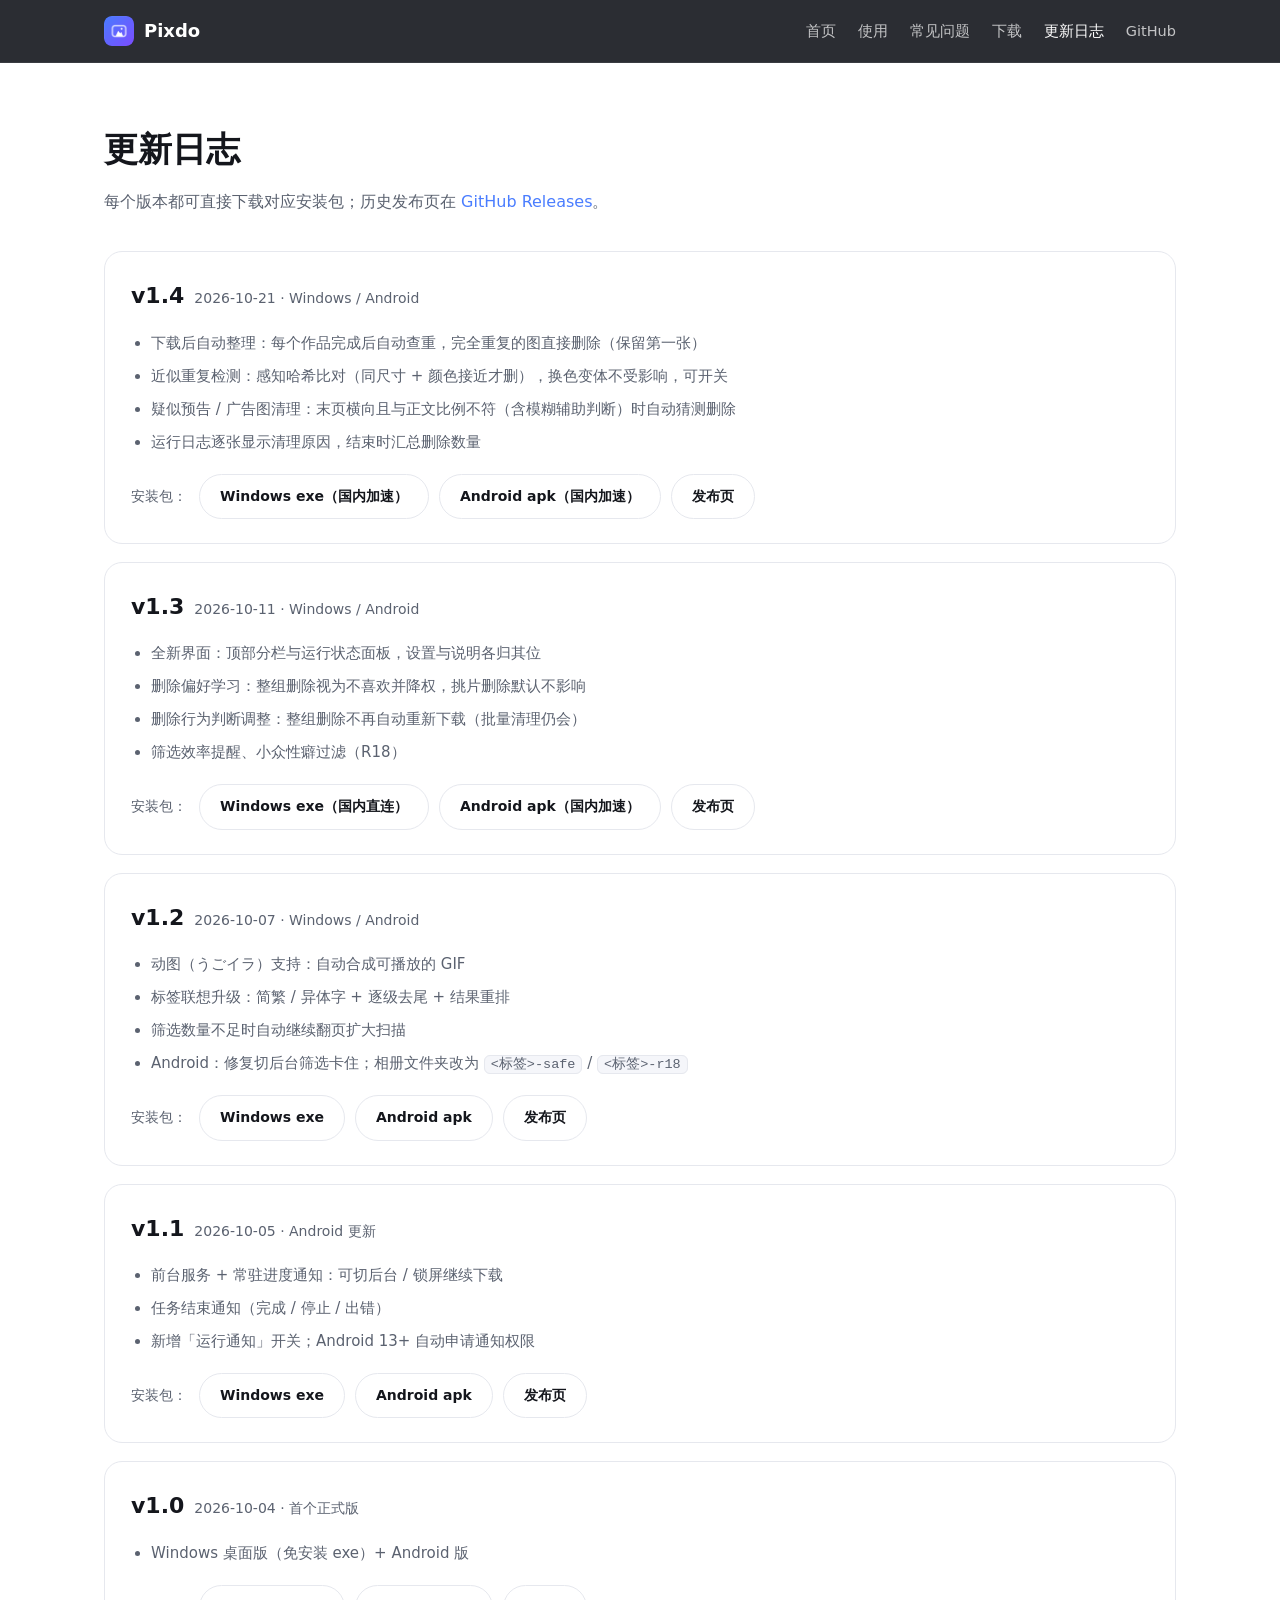
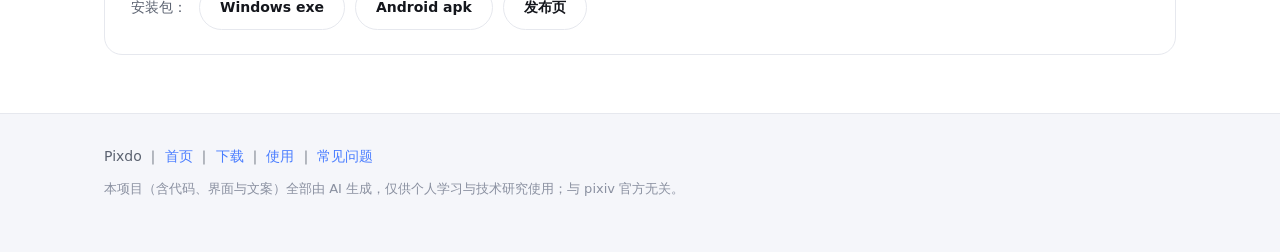
==== commit 154be20d: "pixdo v1.4：正式版发布（下载后自动整理）+ 官网/README 更新到 v1.4" ====
--- a/docs/changelog.html
+++ b/docs/changelog.html
@@ -45,13 +45,29 @@
     <a href="https://github.com/mirith39-sjtu/pixdo" target="_blank" rel="noopener">GitHub</a>
   </nav>
   <div class="drawer-cta"><a class="btn btn-primary btn-sm" href="download.html">下载 Pixdo</a></div>
-  <div class="drawer-foot">Pixdo · 更好用的 Pixiv 下载器<br>Windows · Android ｜ 当前版本 v1.3</div>
+  <div class="drawer-foot">Pixdo · 更好用的 Pixiv 下载器<br>Windows · Android ｜ 当前版本 v1.4</div>
 </aside>
 
 <main class="page">
   <div class="wrap">
     <h1>更新日志</h1>
     <p class="lead">每个版本都可直接下载对应安装包；历史发布页在 <a href="https://github.com/mirith39-sjtu/pixdo/releases" target="_blank" rel="noopener">GitHub Releases</a>。</p>
+
+    <div class="release">
+      <h2>v1.4 <span>2026-10-21 · Windows / Android</span></h2>
+      <ul>
+        <li>下载后自动整理：每个作品完成后自动查重，完全重复的图直接删除（保留第一张）</li>
+        <li>近似重复检测：感知哈希比对（同尺寸 + 颜色接近才删），换色变体不受影响，可开关</li>
+        <li>疑似预告 / 广告图清理：末页横向且与正文比例不符（含模糊辅助判断）时自动猜测删除</li>
+        <li>运行日志逐张显示清理原因，结束时汇总删除数量</li>
+      </ul>
+      <div class="pkg">
+        <span class="lbl">安装包：</span>
+        <a class="btn btn-ghost btn-sm" href="https://gh-proxy.com/https://github.com/mirith39-sjtu/pixdo/releases/download/v1.4/pixdo-v1.4.exe">Windows exe（国内加速）</a>
+        <a class="btn btn-ghost btn-sm" href="https://gh-proxy.com/https://github.com/mirith39-sjtu/pixdo/releases/download/v1.4/pixdo-v1.4.apk">Android apk（国内加速）</a>
+        <a class="btn btn-ghost btn-sm" href="https://github.com/mirith39-sjtu/pixdo/releases/tag/v1.4" target="_blank" rel="noopener">发布页</a>
+      </div>
+    </div>
 
     <div class="release">
       <h2>v1.3 <span>2026-10-11 · Windows / Android</span></h2>
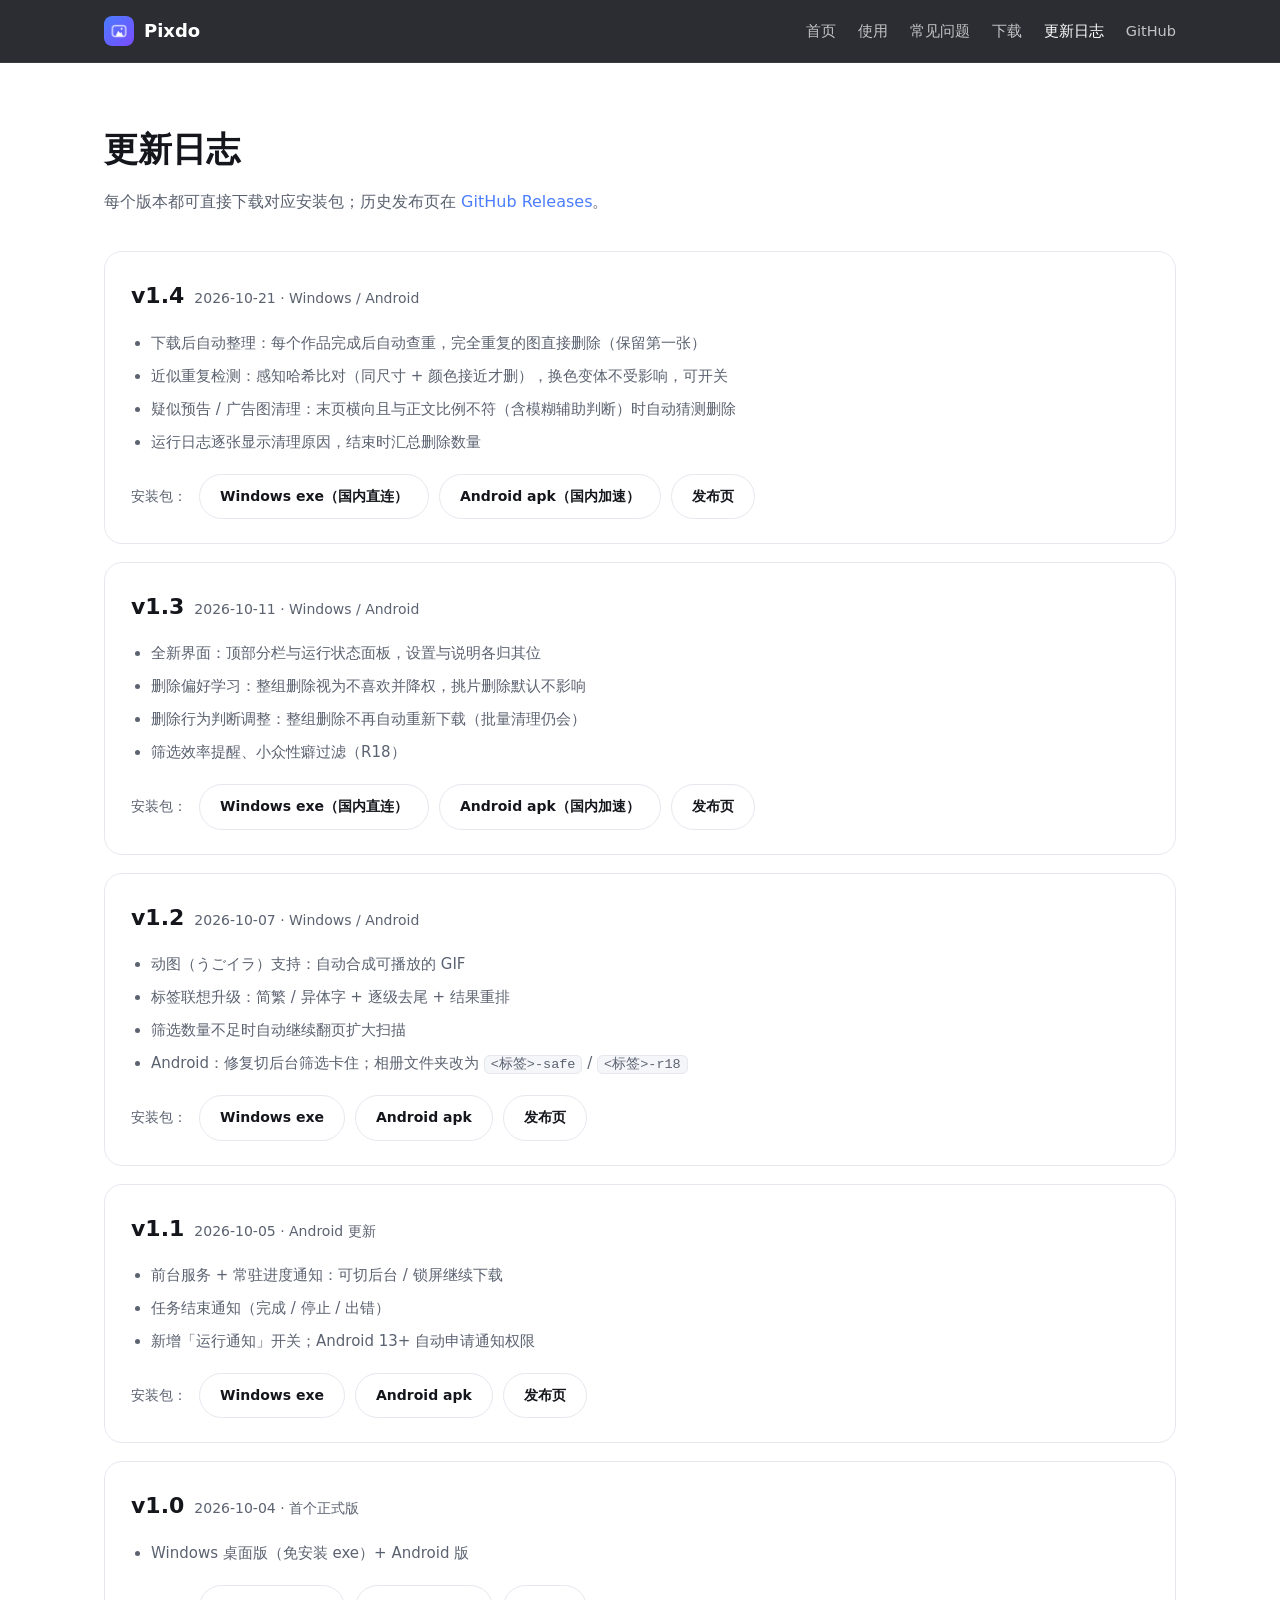
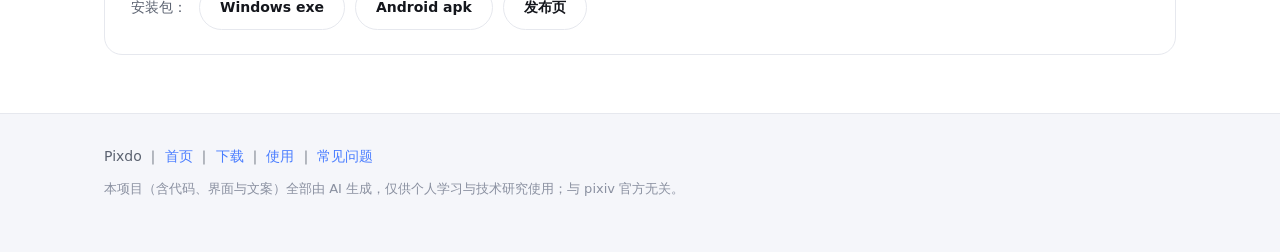
==== commit fb32294b: "pixdo v1.4：exe 下载切换为阿里云 OSS 国内直连（官网 / README / 更新日志同步）" ====
--- a/docs/changelog.html
+++ b/docs/changelog.html
@@ -63,7 +63,7 @@
       </ul>
       <div class="pkg">
         <span class="lbl">安装包：</span>
-        <a class="btn btn-ghost btn-sm" href="https://gh-proxy.com/https://github.com/mirith39-sjtu/pixdo/releases/download/v1.4/pixdo-v1.4.exe">Windows exe（国内加速）</a>
+        <a class="btn btn-ghost btn-sm" href="https://pixdo-download.oss-cn-hangzhou.aliyuncs.com/pixdo-v1.4.exe">Windows exe（国内直连）</a>
         <a class="btn btn-ghost btn-sm" href="https://gh-proxy.com/https://github.com/mirith39-sjtu/pixdo/releases/download/v1.4/pixdo-v1.4.apk">Android apk（国内加速）</a>
         <a class="btn btn-ghost btn-sm" href="https://github.com/mirith39-sjtu/pixdo/releases/tag/v1.4" target="_blank" rel="noopener">发布页</a>
       </div>
